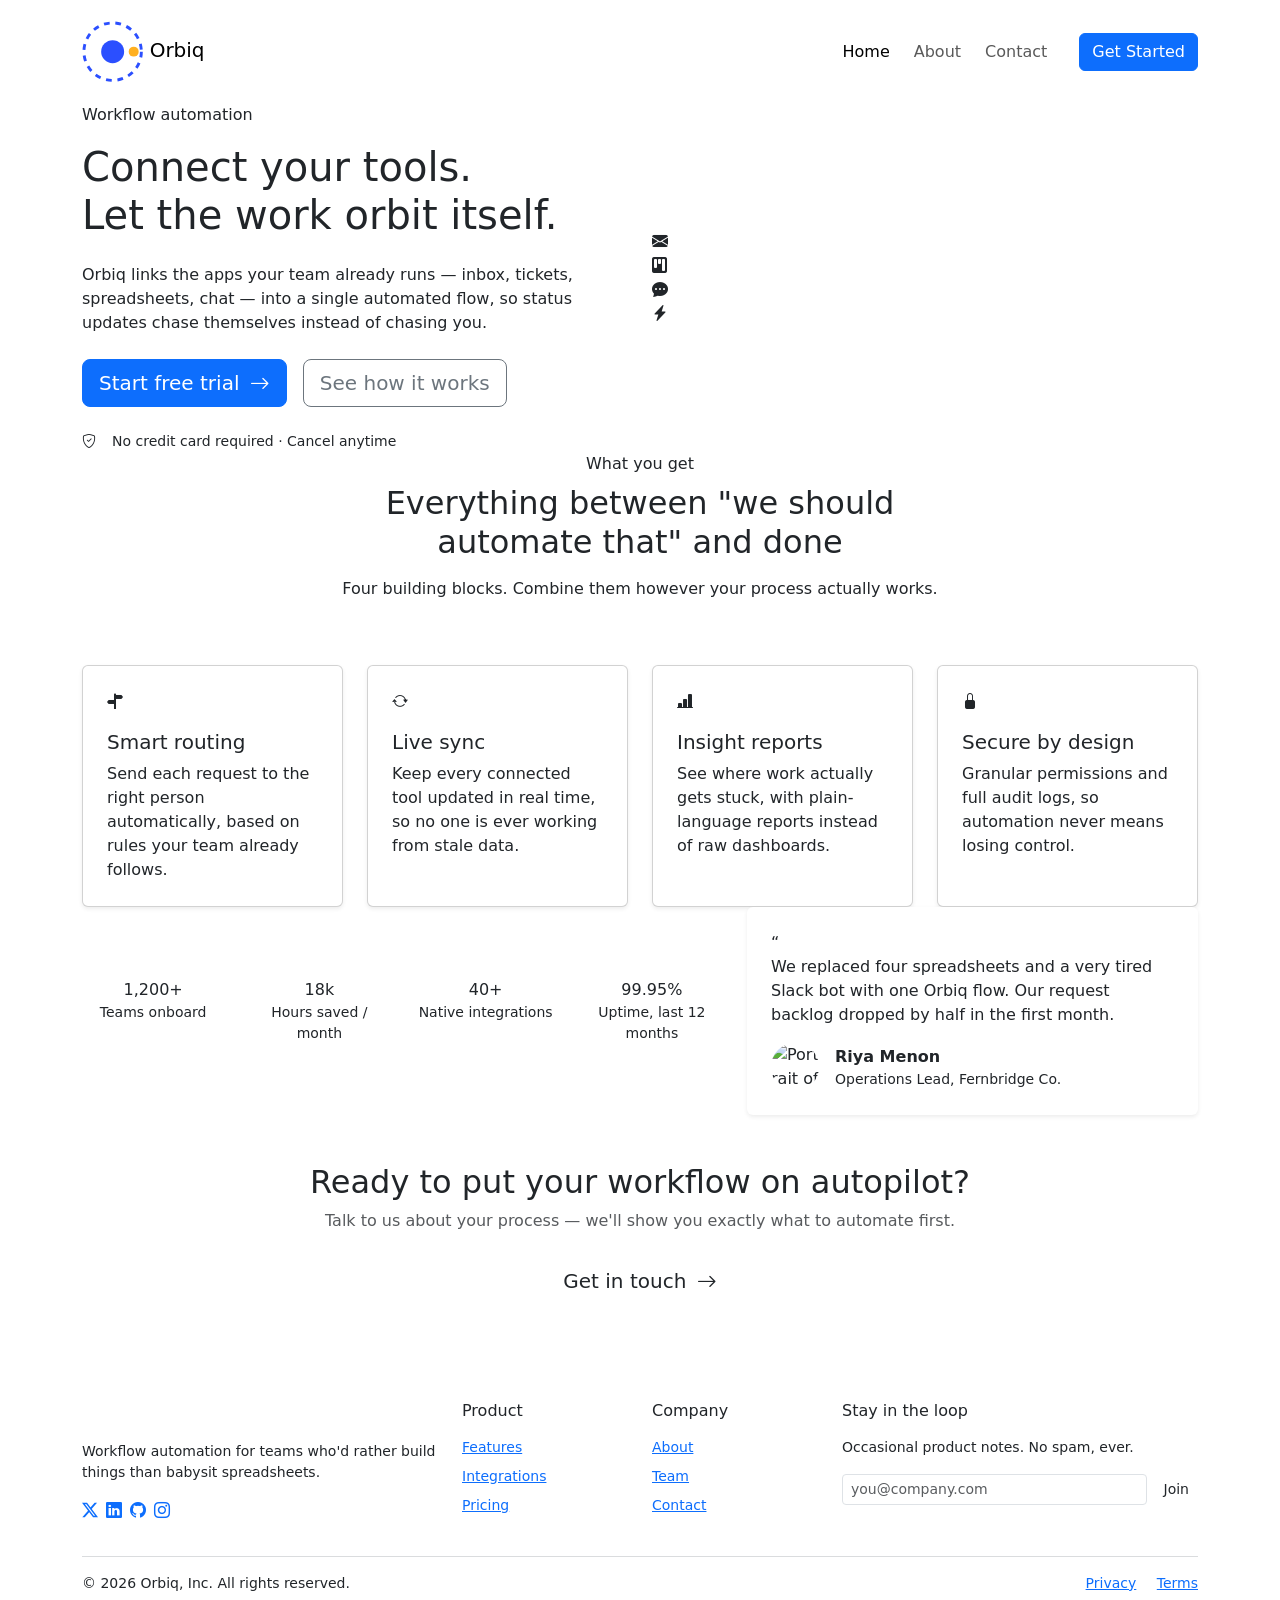
==== task1/index.html @ 512abdff "feat: Adding the Boilerplate" ====
<!DOCTYPE html>
<html lang="en">
<head>
  <meta charset="UTF-8">
  <meta name="viewport" content="width=device-width, initial-scale=1.0">
  <title>Orbiq — Workflow automation for connected teams</title>
  <meta name="description" content="Orbiq connects the tools your team already uses and automates the busywork between them.">

  <!-- Bootstrap 5 (CDN) -->
  <link href="https://cdn.jsdelivr.net/npm/bootstrap@5.3.3/dist/css/bootstrap.min.css" rel="stylesheet">
  <!-- Bootstrap Icons (CDN) -->
  <link rel="stylesheet" href="https://cdn.jsdelivr.net/npm/bootstrap-icons@1.11.3/font/bootstrap-icons.min.css">
  <!-- Google Fonts: Space Grotesk (display) + Inter (body) + IBM Plex Mono (labels) -->
  <link rel="preconnect" href="https://fonts.googleapis.com">
  <link href="https://fonts.googleapis.com/css2?family=Space+Grotesk:wght@500;600;700&family=Inter:wght@400;500;600;700&family=IBM+Plex+Mono:wght@500&display=swap" rel="stylesheet">
  <!-- Custom brand styles -->
  <link rel="stylesheet" href="css/style.css">
</head>
<body>

  <!-- ==================== NAVBAR ==================== -->
  <header>
    <nav class="navbar navbar-expand-lg sticky-top py-3">
      <div class="container">
        <a class="navbar-brand" href="index.html">
          <svg class="brand-mark" viewBox="0 0 32 32" fill="none" xmlns="http://www.w3.org/2000/svg" aria-hidden="true">
            <circle cx="16" cy="16" r="15" stroke="#2B4FFF" stroke-width="1.5" stroke-dasharray="3 3"/>
            <circle cx="16" cy="16" r="6" fill="#2B4FFF"/>
            <circle cx="27" cy="16" r="2.6" fill="#FFB020"/>
          </svg>
          Orbiq
        </a>
        <button class="navbar-toggler" type="button" data-bs-toggle="collapse" data-bs-target="#mainNav"
                aria-controls="mainNav" aria-expanded="false" aria-label="Toggle navigation">
          <span class="navbar-toggler-icon"></span>
        </button>
        <div class="collapse navbar-collapse" id="mainNav">
          <ul class="navbar-nav ms-auto align-items-lg-center gap-lg-2">
            <li class="nav-item"><a class="nav-link active" aria-current="page" href="index.html">Home</a></li>
            <li class="nav-item"><a class="nav-link" href="about.html">About</a></li>
            <li class="nav-item"><a class="nav-link" href="contact.html">Contact</a></li>
            <li class="nav-item ms-lg-3 mt-2 mt-lg-0">
              <a class="btn btn-primary" href="contact.html">Get Started</a>
            </li>
          </ul>
        </div>
      </div>
    </nav>
  </header>

  <main>
    <!-- ==================== HERO ==================== -->
    <section class="hero">
      <div class="container section">
        <div class="row align-items-center gy-5">
          <div class="col-lg-6">
            <p class="eyebrow mb-3">Workflow automation</p>
            <h1 class="hero-headline mb-4">Connect your tools.<br>Let the work orbit itself.</h1>
            <p class="hero-lede mb-4">
              Orbiq links the apps your team already runs — inbox, tickets, spreadsheets, chat —
              into a single automated flow, so status updates chase themselves instead of chasing you.
            </p>
            <div class="d-flex flex-wrap gap-3">
              <a href="contact.html" class="btn btn-primary btn-lg">
                Start free trial <i class="bi bi-arrow-right ms-1"></i>
              </a>
              <a href="about.html" class="btn btn-outline-secondary btn-lg">See how it works</a>
            </div>
            <div class="d-flex align-items-center gap-3 mt-4 text-muted-2 small">
              <i class="bi bi-shield-check"></i> No credit card required &middot; Cancel anytime
            </div>
          </div>
          <div class="col-lg-6">
            <!-- Signature graphic: orbit ring representing tools pulled into one flow -->
            <div class="orbit-wrap" role="img" aria-label="Illustration of three app icons orbiting a central automation core">
              <div class="orbit-ring ring-outer"></div>
              <div class="orbit-ring ring-inner"></div>
              <div class="orbit-node node-a"><i class="bi bi-envelope-fill"></i></div>
              <div class="orbit-node node-b"><i class="bi bi-kanban-fill"></i></div>
              <div class="orbit-node node-c"><i class="bi bi-chat-dots-fill"></i></div>
              <div class="orbit-core"><i class="bi bi-lightning-charge-fill"></i></div>
            </div>
          </div>
        </div>
      </div>
    </section>

    <!-- ==================== FEATURES ==================== -->
    <section class="section" id="features">
      <div class="container">
        <div class="row justify-content-center text-center mb-5">
          <div class="col-lg-7">
            <p class="eyebrow mb-2">What you get</p>
            <h2 class="mb-3">Everything between "we should automate that" and done</h2>
            <p class="text-muted-2">Four building blocks. Combine them however your process actually works.</p>
          </div>
        </div>
        <div class="row g-4">
          <div class="col-md-6 col-lg-3">
            <div class="card card-feature h-100 p-4 shadow-sm">
              <div class="icon-tile mb-3"><i class="bi bi-signpost-split-fill"></i></div>
              <h3 class="h5">Smart routing</h3>
              <p class="text-muted-2 mb-0">Send each request to the right person automatically, based on rules your team already follows.</p>
            </div>
          </div>
          <div class="col-md-6 col-lg-3">
            <div class="card card-feature h-100 p-4 shadow-sm">
              <div class="icon-tile mb-3"><i class="bi bi-arrow-repeat"></i></div>
              <h3 class="h5">Live sync</h3>
              <p class="text-muted-2 mb-0">Keep every connected tool updated in real time, so no one is ever working from stale data.</p>
            </div>
          </div>
          <div class="col-md-6 col-lg-3">
            <div class="card card-feature h-100 p-4 shadow-sm">
              <div class="icon-tile mb-3"><i class="bi bi-bar-chart-line-fill"></i></div>
              <h3 class="h5">Insight reports</h3>
              <p class="text-muted-2 mb-0">See where work actually gets stuck, with plain-language reports instead of raw dashboards.</p>
            </div>
          </div>
          <div class="col-md-6 col-lg-3">
            <div class="card card-feature h-100 p-4 shadow-sm">
              <div class="icon-tile mb-3"><i class="bi bi-lock-fill"></i></div>
              <h3 class="h5">Secure by design</h3>
              <p class="text-muted-2 mb-0">Granular permissions and full audit logs, so automation never means losing control.</p>
            </div>
          </div>
        </div>
      </div>
    </section>

    <!-- ==================== STATS + TESTIMONIAL ==================== -->
    <section class="section section-surface">
      <div class="container">
        <div class="row g-4 align-items-center">
          <div class="col-lg-7">
            <div class="row text-center g-4">
              <div class="col-6 col-md-3">
                <div class="stat-figure">1,200+</div>
                <p class="text-muted-2 small mb-0">Teams onboard</p>
              </div>
              <div class="col-6 col-md-3">
                <div class="stat-figure">18k</div>
                <p class="text-muted-2 small mb-0">Hours saved / month</p>
              </div>
              <div class="col-6 col-md-3">
                <div class="stat-figure">40+</div>
                <p class="text-muted-2 small mb-0">Native integrations</p>
              </div>
              <div class="col-6 col-md-3">
                <div class="stat-figure">99.95%</div>
                <p class="text-muted-2 small mb-0">Uptime, last 12 months</p>
              </div>
            </div>
          </div>
          <div class="col-lg-5">
            <div class="card border-0 shadow-sm p-4">
              <span class="quote-mark">&ldquo;</span>
              <p class="mb-3">
                We replaced four spreadsheets and a very tired Slack bot with one Orbiq flow.
                Our request backlog dropped by half in the first month.
              </p>
              <div class="d-flex align-items-center gap-3">
                <img src="https://placehold.co/48x48/2B4FFF/FFFFFF?text=RM" class="rounded-circle" width="48" height="48" alt="Portrait of Riya Menon">
                <div>
                  <div class="fw-semibold">Riya Menon</div>
                  <div class="text-muted-2 small">Operations Lead, Fernbridge Co.</div>
                </div>
              </div>
            </div>
          </div>
        </div>
      </div>
    </section>

    <!-- ==================== CTA ==================== -->
    <section class="section">
      <div class="container">
        <div class="cta-band p-4 p-md-5 text-center">
          <h2 class="mb-2">Ready to put your workflow on autopilot?</h2>
          <p class="mb-4 opacity-75">Talk to us about your process — we'll show you exactly what to automate first.</p>
          <a href="contact.html" class="btn btn-accent btn-lg">Get in touch <i class="bi bi-arrow-right ms-1"></i></a>
        </div>
      </div>
    </section>
  </main>

  <!-- ==================== FOOTER ==================== -->
  <footer class="site-footer pt-5 pb-4">
    <div class="container">
      <div class="row g-4">
        <div class="col-lg-4">
          <a class="navbar-brand text-white mb-3 d-inline-flex" href="index.html">
            <svg class="brand-mark" viewBox="0 0 32 32" fill="none" xmlns="http://www.w3.org/2000/svg" aria-hidden="true">
              <circle cx="16" cy="16" r="15" stroke="#FFB020" stroke-width="1.5" stroke-dasharray="3 3"/>
              <circle cx="16" cy="16" r="6" fill="#FFB020"/>
              <circle cx="27" cy="16" r="2.6" fill="#FFFFFF"/>
            </svg>
            Orbiq
          </a>
          <p class="small mb-3">Workflow automation for teams who'd rather build things than babysit spreadsheets.</p>
          <div class="d-flex gap-2">
            <a href="#" class="social-icon" aria-label="Orbiq on Twitter / X"><i class="bi bi-twitter-x"></i></a>
            <a href="#" class="social-icon" aria-label="Orbiq on LinkedIn"><i class="bi bi-linkedin"></i></a>
            <a href="#" class="social-icon" aria-label="Orbiq on GitHub"><i class="bi bi-github"></i></a>
            <a href="#" class="social-icon" aria-label="Orbiq on Instagram"><i class="bi bi-instagram"></i></a>
          </div>
        </div>
        <div class="col-6 col-lg-2">
          <h6 class="mb-3">Product</h6>
          <ul class="list-unstyled small">
            <li class="mb-2"><a href="index.html#features">Features</a></li>
            <li class="mb-2"><a href="about.html">Integrations</a></li>
            <li class="mb-2"><a href="contact.html">Pricing</a></li>
          </ul>
        </div>
        <div class="col-6 col-lg-2">
          <h6 class="mb-3">Company</h6>
          <ul class="list-unstyled small">
            <li class="mb-2"><a href="about.html">About</a></li>
            <li class="mb-2"><a href="about.html#team">Team</a></li>
            <li class="mb-2"><a href="contact.html">Contact</a></li>
          </ul>
        </div>
        <div class="col-lg-4">
          <h6 class="mb-3">Stay in the loop</h6>
          <p class="small mb-3">Occasional product notes. No spam, ever.</p>
          <form class="d-flex gap-2" onsubmit="return false;">
            <label for="footerEmail" class="visually-hidden">Email address</label>
            <input type="email" id="footerEmail" class="form-control form-control-sm" placeholder="you@company.com" required>
            <button class="btn btn-sm btn-accent" type="submit">Join</button>
          </form>
        </div>
      </div>
      <hr class="border-secondary mt-4 mb-3">
      <div class="d-flex flex-column flex-sm-row justify-content-between align-items-center small gap-2">
        <span>&copy; 2026 Orbiq, Inc. All rights reserved.</span>
        <span>
          <a href="#" class="me-3">Privacy</a>
          <a href="#">Terms</a>
        </span>
      </div>
    </div>
  </footer>

  <!-- Bootstrap Bundle (includes Popper) via CDN -->
  <script src="https://cdn.jsdelivr.net/npm/bootstrap@5.3.3/dist/js/bootstrap.bundle.min.js"></script>
</body>
</html>
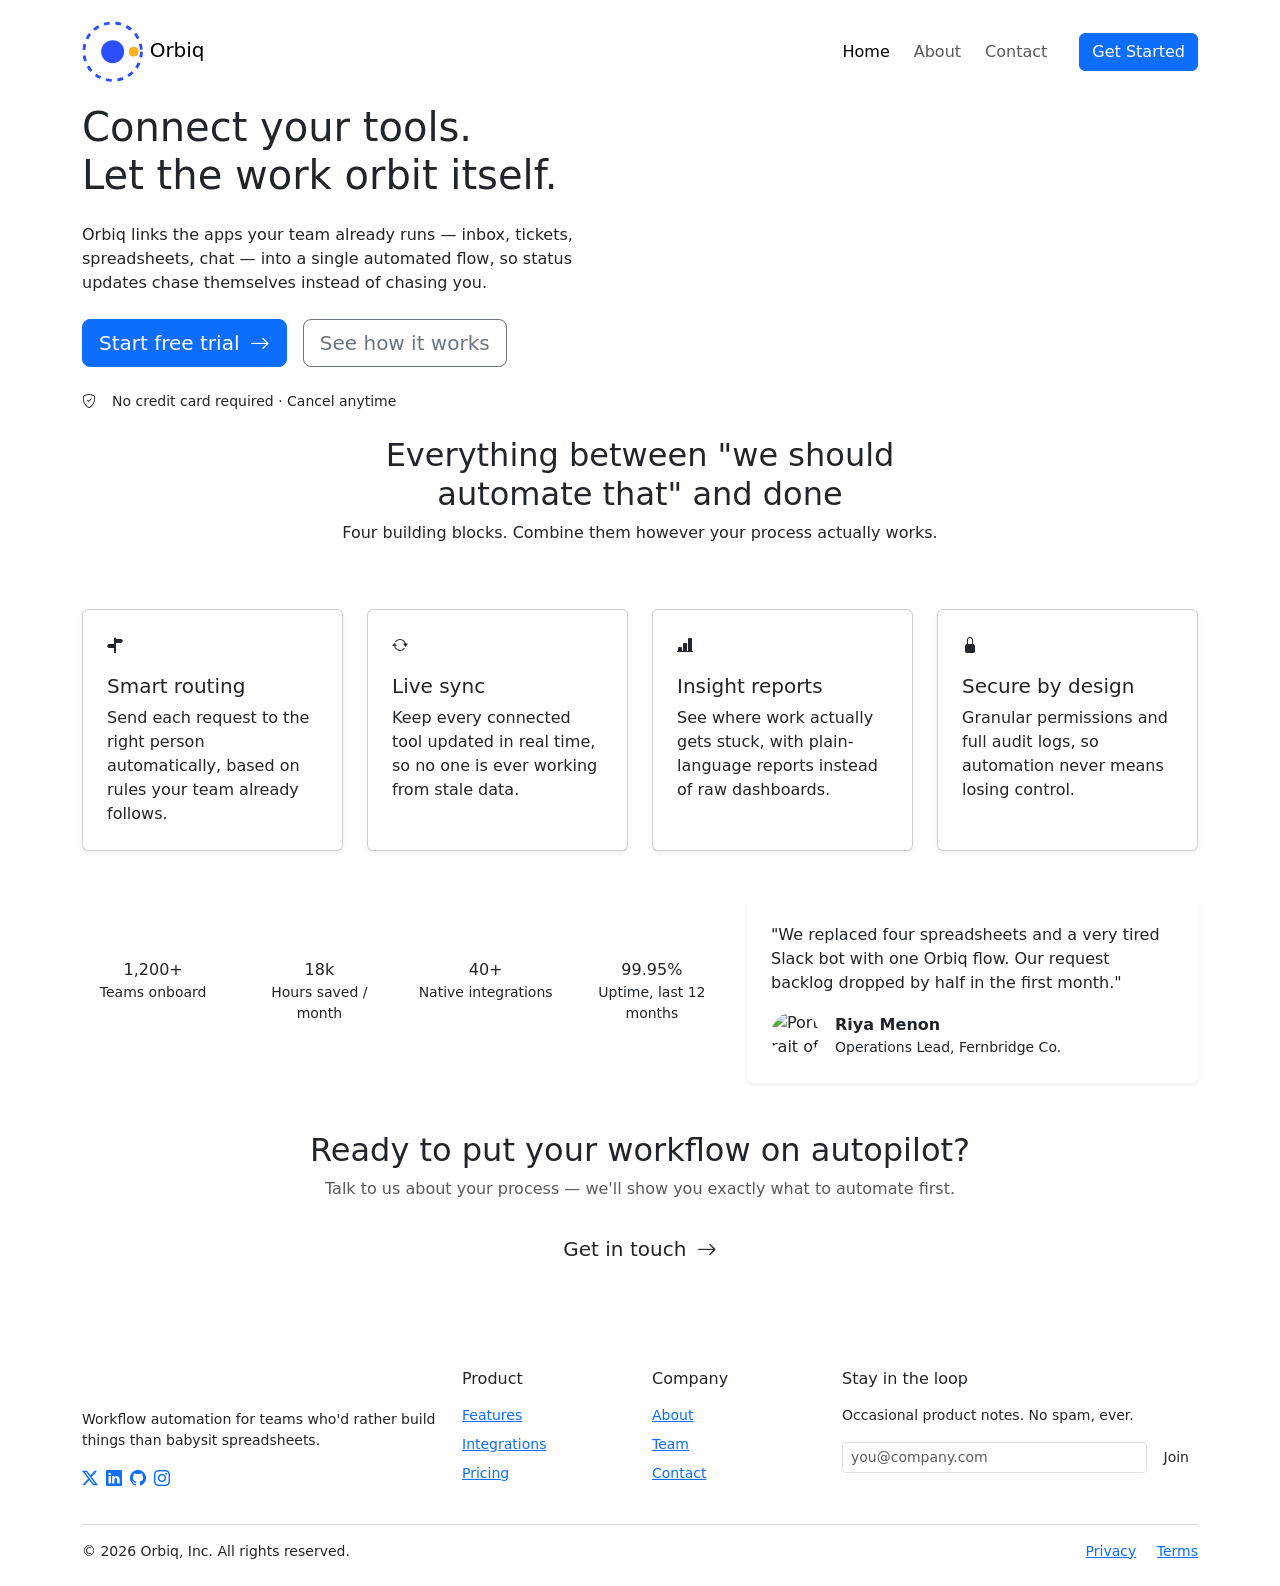
==== commit 1ca4132f: "style: adjust padding and spacing" ====
--- a/task1/index.html
+++ b/task1/index.html
@@ -50,11 +50,11 @@
 
   <main>
     <!-- ==================== HERO ==================== -->
-    <section class="hero">
+    <section class="hero align-items-center">
       <div class="container section">
         <div class="row align-items-center gy-5">
           <div class="col-lg-6">
-            <p class="eyebrow mb-3">Workflow automation</p>
+            <!-- <p class="eyebrow mb-3">Workflow automation</p> -->
             <h1 class="hero-headline mb-4">Connect your tools.<br>Let the work orbit itself.</h1>
             <p class="hero-lede mb-4">
               Orbiq links the apps your team already runs — inbox, tickets, spreadsheets, chat —
@@ -70,17 +70,7 @@
               <i class="bi bi-shield-check"></i> No credit card required &middot; Cancel anytime
             </div>
           </div>
-          <div class="col-lg-6">
-            <!-- Signature graphic: orbit ring representing tools pulled into one flow -->
-            <div class="orbit-wrap" role="img" aria-label="Illustration of three app icons orbiting a central automation core">
-              <div class="orbit-ring ring-outer"></div>
-              <div class="orbit-ring ring-inner"></div>
-              <div class="orbit-node node-a"><i class="bi bi-envelope-fill"></i></div>
-              <div class="orbit-node node-b"><i class="bi bi-kanban-fill"></i></div>
-              <div class="orbit-node node-c"><i class="bi bi-chat-dots-fill"></i></div>
-              <div class="orbit-core"><i class="bi bi-lightning-charge-fill"></i></div>
-            </div>
-          </div>
+          
         </div>
       </div>
     </section>
@@ -90,8 +80,8 @@
       <div class="container">
         <div class="row justify-content-center text-center mb-5">
           <div class="col-lg-7">
-            <p class="eyebrow mb-2">What you get</p>
-            <h2 class="mb-3">Everything between "we should automate that" and done</h2>
+            <!-- <p class="eyebrow mb-2">What you get</p> -->
+            <h2 class="mb-2 mt-4">Everything between "we should automate that" and done</h2>
             <p class="text-muted-2">Four building blocks. Combine them however your process actually works.</p>
           </div>
         </div>
@@ -131,7 +121,7 @@
     <!-- ==================== STATS + TESTIMONIAL ==================== -->
     <section class="section section-surface">
       <div class="container">
-        <div class="row g-4 align-items-center">
+        <div class="mt-4 row g-4 align-items-center">
           <div class="col-lg-7">
             <div class="row text-center g-4">
               <div class="col-6 col-md-3">
@@ -154,11 +144,12 @@
           </div>
           <div class="col-lg-5">
             <div class="card border-0 shadow-sm p-4">
-              <span class="quote-mark">&ldquo;</span>
+              <!-- <span class="quote-mark">&ldquo;</span> -->
               <p class="mb-3">
-                We replaced four spreadsheets and a very tired Slack bot with one Orbiq flow.
-                Our request backlog dropped by half in the first month.
+                "We replaced four spreadsheets and a very tired Slack bot with one Orbiq flow.
+                Our request backlog dropped by half in the first month."
               </p>
+              <!-- <span class="quote-mark">&ldquo;</span> -->
               <div class="d-flex align-items-center gap-3">
                 <img src="https://placehold.co/48x48/2B4FFF/FFFFFF?text=RM" class="rounded-circle" width="48" height="48" alt="Portrait of Riya Menon">
                 <div>
